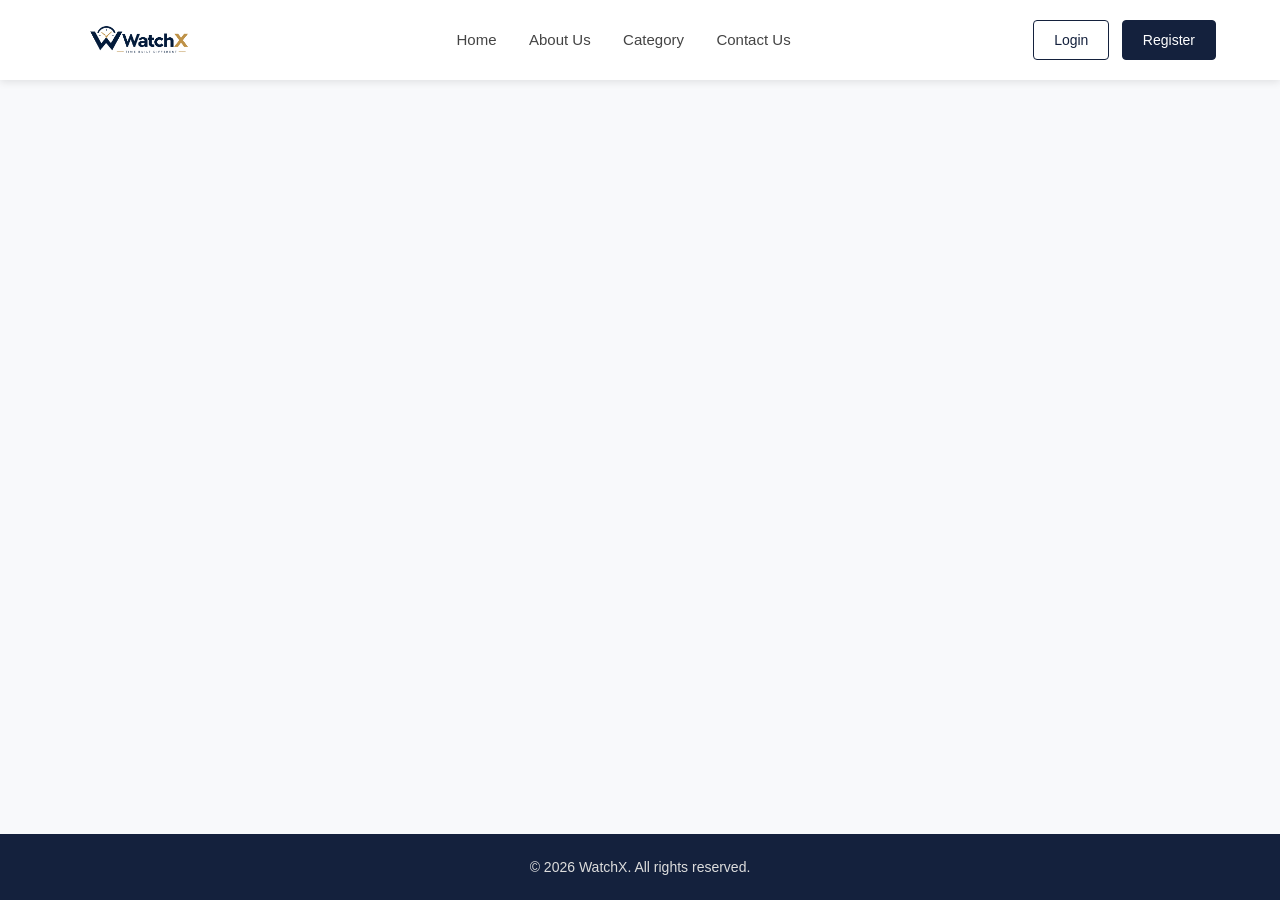
==== index.html @ 107441fb "new changes" ====
<!DOCTYPE html>
<html lang="en">
<head>
    <meta charset="UTF-8">
    <meta name="viewport" content="width=device-width, initial-scale=1.0">
    <title>Home - WatchX</title>
    <link rel="stylesheet" href="style.css">
</head>
<body>

    <header class="navbar">
        <div class="brand">
            <img src="images/watchx_logo.png"
                 alt="WatchX Logo"
                 class="logo-image">
        </div>

        <nav>
            <a href="index.html">Home</a>
            <a href="About.html">About Us</a>
            <a href="Category.html">Category</a>
            <a href="Contact.html">Contact Us</a>
        </nav>

        <div>
            <button class="login">Login</button>
            <button class="register">Register</button>
        </div>
    </header>

    <main class="page-content">
        <h1>About Us</h1>
        <p>Welcome to WatchX, your destination for stylish and modern watches.</p>
    </main>

    <footer>
        <p>&copy; 2026 WatchX. All rights reserved.</p>
    </footer>

</body>
</html>
---- style.css ----
/* Color Theme:
   Navy Blue  - #14213D
   Gold       - #C49A45
   White      - #FFFFFF
   Light Gray - #F8F9FB
   Dark Gray  - #444444
   Text Black - #222222
*/

* {
    margin: 0;
    padding: 0;
    box-sizing: border-box;
}

body {
    font-family: Arial, sans-serif;
    background-color: #f8f9fb;
    color: #222;

    min-height: 100vh;
    display: flex;
    flex-direction: column;
}

header.navbar {
    position: fixed;
    top: 0;
    left: 0;
    width: 100%;
    min-height: 80px;
    padding: 15px 5%;
    display: flex;
    align-items: center;
    justify-content: space-between;
    gap: 25px;
    background-color: #ffffff;
    box-sizing: border-box;
    z-index: 9999;
    box-shadow: 0 2px 8px rgba(0, 0, 0, 0.1);
}

.brand {
    display: flex;
    align-items: center;
    justify-content: center;
    height: 100%;
}

.logo-image {
    width: 150px;
    height: auto;
    object-fit: contain;
    display: block;
    max-height: 48px;
}

nav a {
    text-decoration: none;
    color: #444;
    margin: 0 14px;
    font-size: 15px;
    transition: 0.3s;
}

nav a:hover {
    color: #c49a45;
}

button {
    padding: 11px 20px;
    border-radius: 4px;
    cursor: pointer;
    font-size: 14px;
    transition: 0.3s;
}

.login {
    background-color: white;
    color: #14213d;
    border: 1px solid #14213d;
}

.register {
    background-color: #14213d;
    color: white;
    border: 1px solid #14213d;
    margin-left: 8px;
}

.login:hover {
    background-color: #f0f2f5;
}

.register:hover {
    background-color: #c49a45;
    border-color: #c49a45;
    color: #14213d;
}

main {
    flex: 1;
}

footer {
    background-color: #14213d;
    color: #ddd;
    text-align: center;
    padding: 25px 15px;
    margin-top: auto;
    font-size: 14px;
    width: 100%;
}

@media (max-width: 768px) {
    .navbar {
        flex-direction: column;
        gap: 20px;
        padding: 20px;
    }

    nav {
        display: flex;
        flex-wrap: wrap;
        justify-content: center;
        gap: 15px;
    }

    nav a {
        margin: 0;
    }

    .nav-actions {
        display: flex;
        gap: 8px;
    }

    .register {
        margin-left: 0;
    }
}
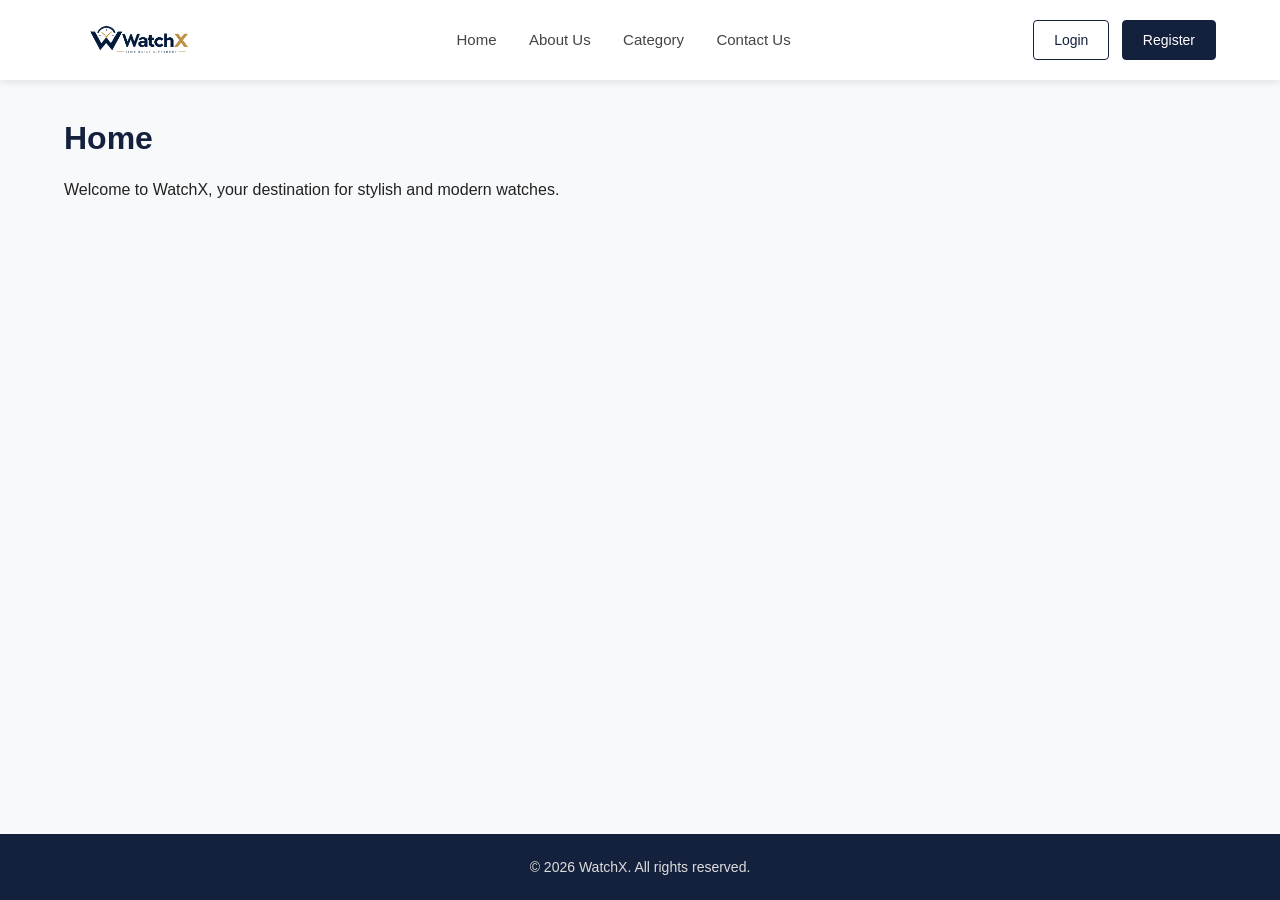
==== commit 6316d9f2: "tp" ====
--- a/index.html
+++ b/index.html
@@ -30,7 +30,7 @@
     </header>
 
     <main class="page-content">
-        <h1>About Us</h1>
+        <h1>Home</h1>
         <p>Welcome to WatchX, your destination for stylish and modern watches.</p>
     </main>
 
--- a/style.css
+++ b/style.css
@@ -102,6 +102,21 @@
     flex: 1;
 }
 
+.page-content {
+    padding: 120px 5% 40px;
+    color: #222222;
+}
+
+.page-content h1 {
+    margin-bottom: 20px;
+    color: #14213D;
+}
+
+.page-content p {
+    font-size: 16px;
+    line-height: 1.6;
+}
+
 footer {
     background-color: #14213d;
     color: #ddd;
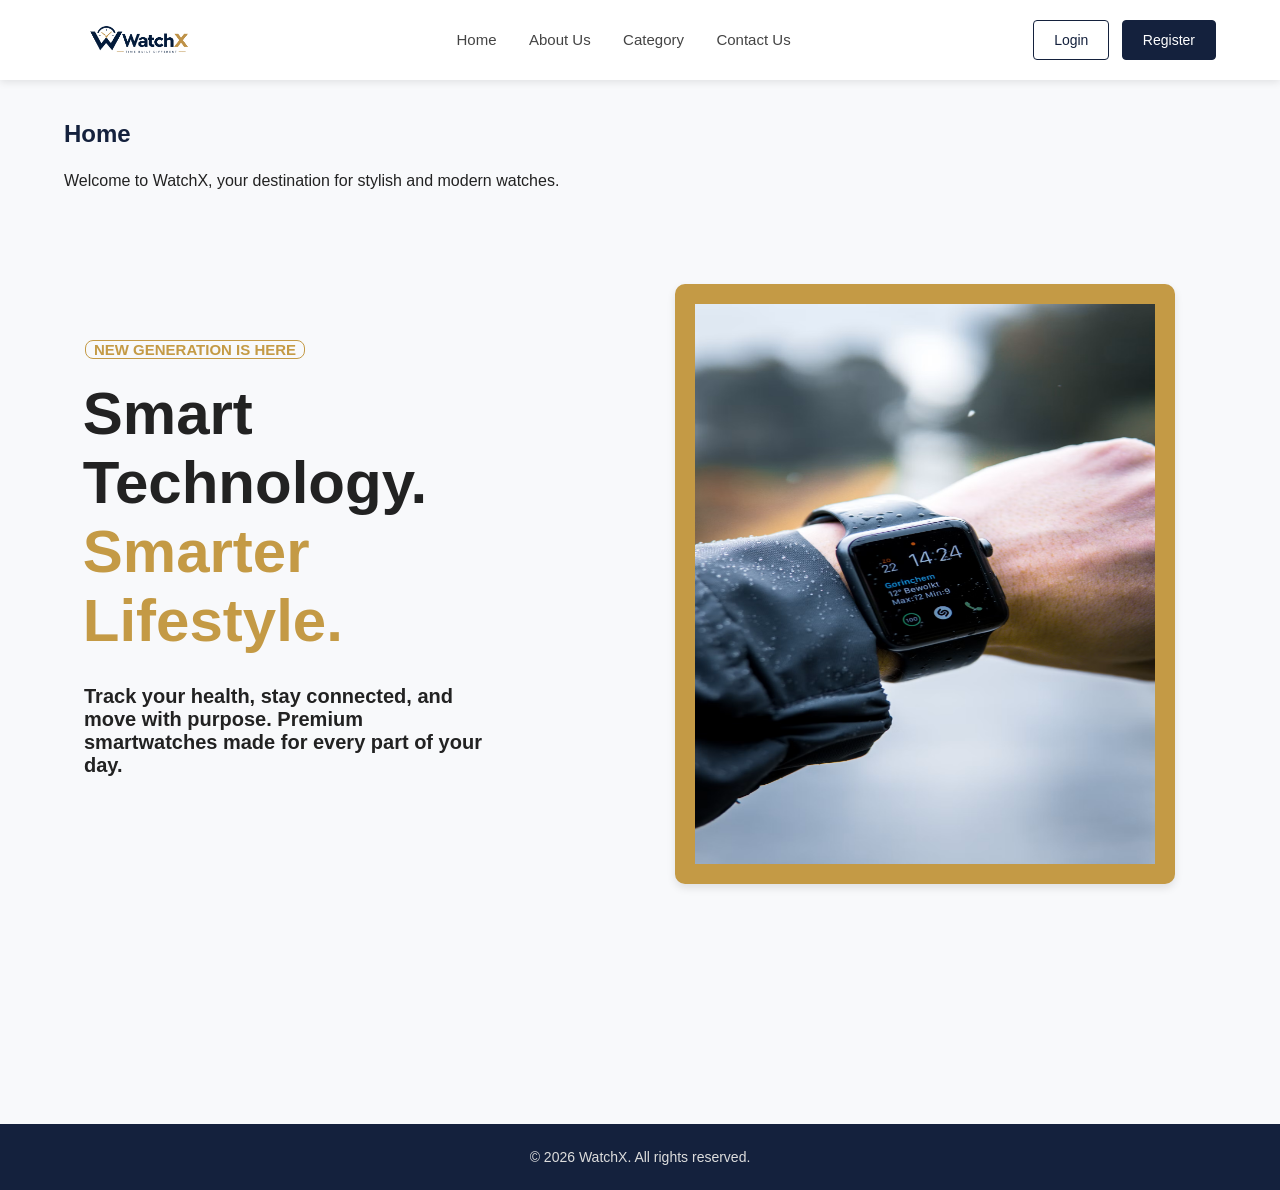
==== commit 80306ced: "Merge branch 'main' of https://github.com/vanrajsinh2708/RB-COLLAGE-PROJECT" ====
--- a/index.html
+++ b/index.html
@@ -5,15 +5,19 @@
     <meta charset="UTF-8">
     <meta name="viewport" content="width=device-width, initial-scale=1.0">
     <title>Home - WatchX</title>
+
     <link rel="stylesheet" href="style.css">
+    <link rel="stylesheet" href="rbproject.css">
 </head>
 <body>
 
     <header class="navbar">
         <div class="brand">
-            <img src="images/watchx_logo.png"
-                 alt="WatchX Logo"
-                 class="logo-image">
+            <img
+                src="images/watchx_logo.png"
+                alt="WatchX Logo"
+                class="logo-image"
+            >
         </div>
 
         <nav>
@@ -29,9 +33,36 @@
         </div>
     </header>
 
-    <main class="page-content">
-        <h1>Home</h1>
-        <p>Welcome to WatchX, your destination for stylish and modern watches.</p>
+    <main>
+        <section class="page-content">
+            <h1>Home</h1>
+            <p>Welcome to WatchX, your destination for stylish and modern watches.</p>
+        </section>
+
+        <section class="row1">
+            <div class="box1">
+                <h5>NEW GENERATION IS HERE</h5>
+
+                <h1>
+                    Smart <br>
+                    Technology. <br>
+                    <span>Smarter <br> Lifestyle.</span>
+                </h1>
+
+                <h3>
+                    Track your health, stay connected, and move with purpose.
+                    Premium smartwatches made for every part of your day.
+                </h3>
+            </div>
+
+            <div class="box2">
+                <img
+                    src="images/home first.avif"
+                    alt="WatchX Smartwatch"
+                    class="watch-image"
+                >
+            </div>
+        </section>
     </main>
 
     <footer>
--- a/style.css
+++ b/style.css
@@ -153,4 +153,68 @@
     .register {
         margin-left: 0;
     }
-}+}
+.row1{
+    
+    display: flex;
+    justify-content: center;
+    align-items: center;
+    gap: 20px;
+    margin-top: 50px;
+    padding: 0 5%;
+    margin-bottom: 100px;
+    padding-bottom: 100px;
+    
+}
+.row1 .box1{
+    width: 500px;
+    height: 600px;
+    display: flex;
+    flex-direction: column;
+    justify-content: center;
+    align-items: center;
+    padding: 20px;
+    /* border: 1px solid black; */
+    margin-right: 50px;
+}
+.row1 .box2 img{
+    width: 500px;
+    height: 600px;
+    background-color: #C49A45;
+    color: white;
+    border-radius: 10px;
+    display: flex;
+    flex-direction: column;
+    justify-content: center;
+    align-items: center;
+    padding: 20px;
+    box-shadow: 0 4px 8px rgba(0, 0, 0, 0.1);
+}
+.row1 .box1 h5{
+    font-size: 15px;
+    margin-bottom: 20px;
+    margin-right: 320px;
+    border: 1px solid #C49A45;
+    border-radius: 8px;
+    width: 220px;
+    text-align: center;
+    color: #C49A45;
+}
+.row1 .box1 h1{
+    margin-bottom: 130px;
+    margin-right: 200px;
+    font-size: 60px;
+}
+.row1 .box1 h1 span{
+    color: #C49A45;
+}
+.row1 .box1 h3{
+    font-size: 20px;
+    margin-right: 100px;
+    margin-bottom: 50px;
+    margin-top: -100px;
+    margin-left: -41px;
+}
+
+
+
--- a/rbproject.css
+++ b/rbproject.css
@@ -0,0 +1,196 @@
+/* Color Theme:
+   Navy Blue  - #14213D
+   Gold       - #C49A45
+   White      - #FFFFFF
+   Light Gray - #F8F9FB
+   Dark Gray  - #444444
+   Text Black - #222222
+*/
+
+* {
+    margin: 0;
+    padding: 0;
+    box-sizing: border-box;
+}
+
+body {
+    font-family: Arial, sans-serif;
+    background-color: #f8f9fb;
+    color: #222;
+}
+
+header.navbar {
+    position: fixed;
+    top: 0;
+    left: 0;
+    width: 100%;
+    min-height: 80px;
+    padding: 15px 5%;
+    display: flex;
+    align-items: center;
+    justify-content: space-between;
+    gap: 25px;
+    background-color: #ffffff;
+    box-sizing: border-box;
+    z-index: 9999;
+    box-shadow: 0 2px 8px rgba(0, 0, 0, 0.1);
+}
+
+.brand {
+    display: flex;
+    align-items: center;
+    justify-content: center;
+    height: 100%;
+}
+
+.logo-image {
+    width: 150px;
+    height: auto;
+    object-fit: contain;
+    display: block;
+    max-height: 48px;
+}
+
+nav a {
+    text-decoration: none;
+    color: #444;
+    margin: 0 14px;
+    font-size: 15px;
+    transition: 0.3s;
+}
+
+nav a:hover {
+    color: #c49a45;
+}
+
+button {
+    padding: 11px 20px;
+    border-radius: 4px;
+    cursor: pointer;
+    font-size: 14px;
+    transition: 0.3s;
+}
+
+.login {
+    background-color: white;
+    color: #14213d;
+    border: 1px solid #14213d;
+}
+
+.register {
+    background-color: #14213d;
+    color: white;
+    border: 1px solid #14213d;
+    margin-left: 8px;
+}
+
+.login:hover {
+    background-color: #f0f2f5;
+}
+
+.register:hover {
+    background-color: #c49a45;
+    border-color: #c49a45;
+    color: #14213d;
+}
+
+footer {
+    background-color: #14213d;
+    color: #ddd;
+    text-align: center;
+    padding: 25px 15px;
+    margin-top: 40px;
+    font-size: 14px;
+}
+
+@media (max-width: 768px) {
+    .navbar {
+        flex-direction: column;
+        gap: 20px;
+        padding: 20px;
+    }
+
+    nav {
+        display: flex;
+        flex-wrap: wrap;
+        justify-content: center;
+        gap: 15px;
+    }
+
+    nav a {
+        margin: 0;
+    }
+
+    .nav-actions {
+        display: flex;
+        gap: 8px;
+    }
+
+    .register {
+        margin-left: 0;
+    }
+}
+.row1{
+    
+    display: flex;
+    justify-content: center;
+    align-items: center;
+    gap: 20px;
+    margin-top: 50px;
+    padding: 0 5%;
+    margin-bottom: 100px;
+    padding-bottom: 100px;
+    
+}
+.row1 .box1{
+    width: 500px;
+    height: 600px;
+    display: flex;
+    flex-direction: column;
+    justify-content: center;
+    align-items: center;
+    padding: 20px;
+    /* border: 1px solid black; */
+    margin-right: 50px;
+}
+.row1 .box2 img{
+    width: 500px;
+    height: 600px;
+    background-color: #C49A45;
+    color: white;
+    border-radius: 10px;
+    display: flex;
+    flex-direction: column;
+    justify-content: center;
+    align-items: center;
+    padding: 20px;
+    box-shadow: 0 4px 8px rgba(0, 0, 0, 0.1);
+}
+.row1 .box1 h5{
+    font-size: 15px;
+    margin-bottom: 20px;
+    margin-right: 320px;
+    border: 1px solid #C49A45;
+    border-radius: 8px;
+    width: 220px;
+    text-align: center;
+    color: #C49A45;
+}
+.row1 .box1 h1{
+    margin-bottom: 130px;
+    margin-right: 200px;
+    font-size: 60px;
+}
+.row1 .box1 h1 span{
+    color: #C49A45;
+}
+.row1 .box1 h3{
+    font-size: 20px;
+    margin-right: 100px;
+    margin-bottom: 50px;
+    margin-top: -100px;
+    margin-left: -41px;
+}
+
+
+
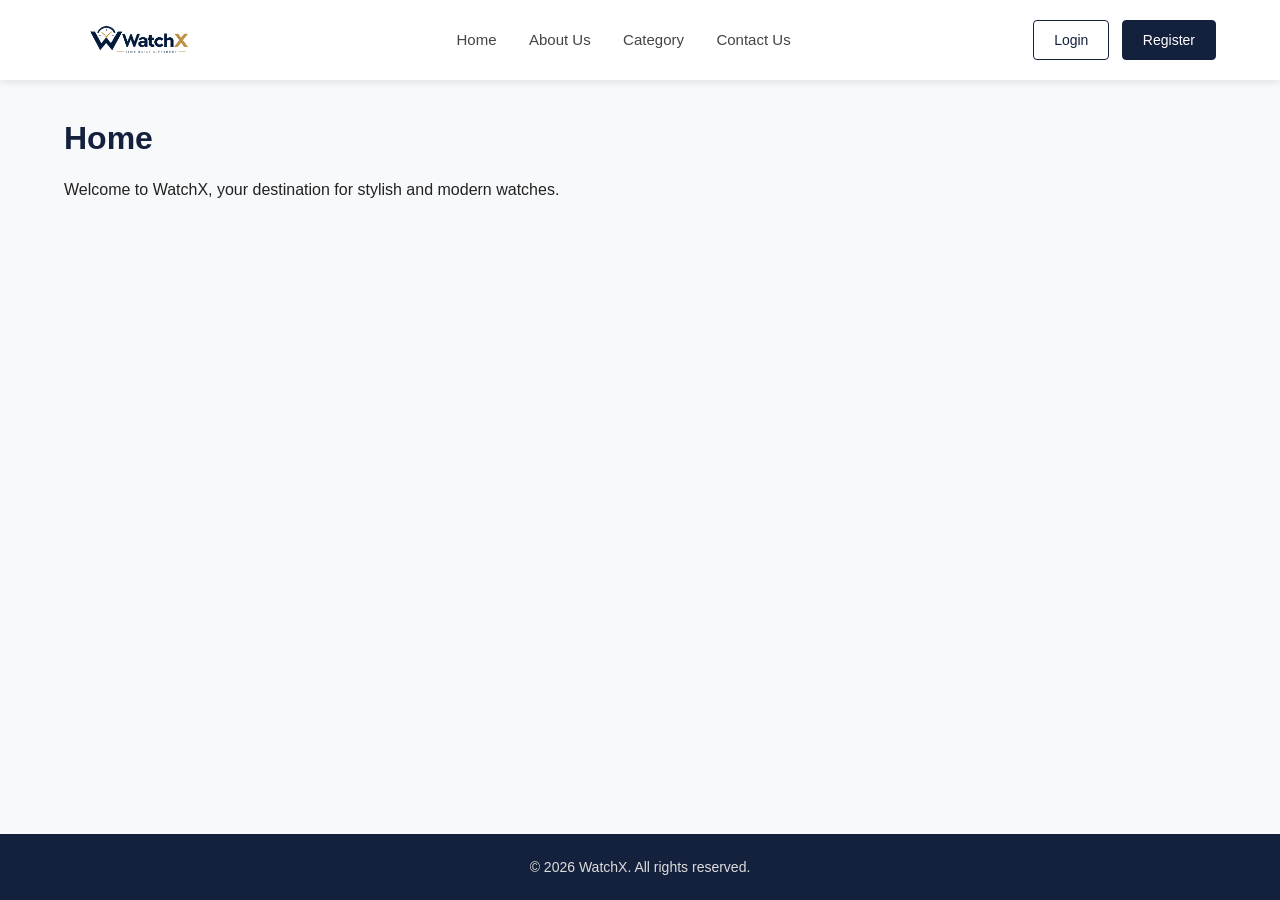
==== commit cafe4e9e: "Add watch-web collaboration files" ====
--- a/index.html
+++ b/index.html
@@ -5,19 +5,15 @@
     <meta charset="UTF-8">
     <meta name="viewport" content="width=device-width, initial-scale=1.0">
     <title>Home - WatchX</title>
-
     <link rel="stylesheet" href="style.css">
-    <link rel="stylesheet" href="rbproject.css">
 </head>
 <body>
 
     <header class="navbar">
         <div class="brand">
-            <img
-                src="images/watchx_logo.png"
-                alt="WatchX Logo"
-                class="logo-image"
-            >
+            <img src="images/watchx_logo.png"
+                 alt="WatchX Logo"
+                 class="logo-image">
         </div>
 
         <nav>
@@ -33,36 +29,9 @@
         </div>
     </header>
 
-    <main>
-        <section class="page-content">
-            <h1>Home</h1>
-            <p>Welcome to WatchX, your destination for stylish and modern watches.</p>
-        </section>
-
-        <section class="row1">
-            <div class="box1">
-                <h5>NEW GENERATION IS HERE</h5>
-
-                <h1>
-                    Smart <br>
-                    Technology. <br>
-                    <span>Smarter <br> Lifestyle.</span>
-                </h1>
-
-                <h3>
-                    Track your health, stay connected, and move with purpose.
-                    Premium smartwatches made for every part of your day.
-                </h3>
-            </div>
-
-            <div class="box2">
-                <img
-                    src="images/home first.avif"
-                    alt="WatchX Smartwatch"
-                    class="watch-image"
-                >
-            </div>
-        </section>
+    <main class="page-content">
+        <h1>Home</h1>
+        <p>Welcome to WatchX, your destination for stylish and modern watches.</p>
     </main>
 
     <footer>
--- a/style.css
+++ b/style.css
@@ -14,7 +14,7 @@
 }
 
 body {
-    font-family: Arial, sans-serif;
+    font-family: 'Poppins', sans-serif;
     background-color: #f8f9fb;
     color: #222;
 
@@ -154,67 +154,363 @@
         margin-left: 0;
     }
 }
-.row1{
-    
-    display: flex;
-    justify-content: center;
-    align-items: center;
+
+/* about section s1*/
+
+.about-section {
+    background-color: #14213D;
+    color: #FFFFFF;
+    text-align: center;
+    padding: 50px 70px;
+    border: none;
+    border-radius: 20px;
+}
+
+.subtitle {
+    color: #C49A45;
+    font-size: 12px;
+    margin-bottom: 10px;
+    letter-spacing: 2px;
+}
+
+.about-section h1 {
+    font-size: 32px;
+    margin-bottom: 12px;
+}
+
+.description {
+    font-size: 14px;
+    line-height: 1.6;
+    max-width: 500px;
+    margin: 0 auto 20px;
+}
+
+.about-btn {
+    display: inline-block;
+    background-color: #C49A45;
+    color: #14213D;
+    text-decoration: none;
+    padding: 10px 20px;
+    border-radius: 4px;
+    font-size: 16px;
+}
+
+.about-btn:hover {
+    background-color: #FFFFFF;
+}
+
+/*s2*/
+
+.our-story {
+    display: flex;
+    align-items: flex-start;
+    gap: 40px;
+    padding: 50px 8%;
+    margin-top: 20px;
+}
+
+
+.story-image {
+    width: 50%;
+}
+
+.story-image img {
+    width: 100%;
+    height: 250px;
+    object-fit: cover;
+    border-radius: 5px;
+}
+
+.story-content {
+    width: 50%;
+}
+
+.story-content .story-subtitle {
+    color: #C49A45;
+    font-size: 18px;
+    font-weight: bold;
+    margin-bottom: 10px;
+}
+.story-content h2 {
+    color: #14213D;
+    font-size: 28px;
+    margin-bottom: 15px;
+}
+
+.story-content p {
+    color: #444444;
+    font-size: 14px;
+    line-height: 1.7;
+    margin-bottom: 12px;
+}
+
+@media (max-width: 768px) {
+    .our-story {
+        flex-direction: column;
+        padding: 35px 20px;
+        gap: 25px;
+    }
+
+    .story-image,
+    .story-content {
+        width: 100%;
+    }
+
+    .story-image img {
+        height: 250px;
+    }
+}
+
+/* s3 */
+
+.mission-vision {
+    padding: 50px 8%;
+    margin-top: 20px;
+    border: none;
+    border-radius: 20px;
+    background-color: #FFFFFF;
+    text-align: center;
+}
+
+.section-heading h2 {
+    color: #14213D;
+    font-size: 28px;
+    margin-bottom: 10px;
+}
+
+.section-heading p {
+    color: #444444;
+    font-size: 14px;
+    margin-bottom: 30px;
+}
+
+.mission-container {
+    display: flex;
+    gap: 25px;
+}
+
+.mission-card {
+    padding: 25px;
+    background-color: #F8F9FB;
+    border: 1px solid #E5E5E5;
+    border-radius: 5px;
+    text-align: left;
+}
+
+.mission-card h3 {
+    color: #C49A45;
+    font-size: 20px;
+    margin-bottom: 12px;
+}
+
+.mission-card p {
+    color: #444444;
+    font-size: 14px;
+    line-height: 1.7;
+}
+
+@media (max-width: 768px) {
+    .mission-container {
+        flex-direction: column;
+    }
+}
+
+/* s4 */
+.why-watchx {
+    background-color: #F8F9FB;
+    padding: 50px 8%;
+    margin-top: 20px;
+    text-align: center;
+}
+
+.why-heading h2 {
+    color: #14213D;
+    font-size: 28px;
+    margin-bottom: 10px;
+}
+
+.why-heading p {
+    color: #444444;
+    font-size: 14px;
+    margin-bottom: 30px;
+}
+
+.features {
+    display: flex;
     gap: 20px;
-    margin-top: 50px;
-    padding: 0 5%;
-    margin-bottom: 100px;
-    padding-bottom: 100px;
-    
-}
-.row1 .box1{
-    width: 500px;
-    height: 600px;
-    display: flex;
-    flex-direction: column;
-    justify-content: center;
-    align-items: center;
-    padding: 20px;
-    /* border: 1px solid black; */
-    margin-right: 50px;
-}
-.row1 .box2 img{
-    width: 500px;
-    height: 600px;
+}
+
+.feature-card {
+    background-color: #FFFFFF;
+    padding: 25px 15px;
+    border: 1px solid #E5E5E5;
+    border-radius: 5px;
+}
+
+.feature-card h3 {
+    color: #C49A45;
+    font-size: 18px;
+    margin-bottom: 12px;
+}
+
+.feature-card p {
+    color: #444444;
+    font-size: 14px;
+    line-height: 1.6;
+}
+
+@media (max-width: 768px) {
+    .features {
+        flex-direction: column;
+    }
+}
+
+.about-section h1,
+.contact-hero h1 {
+    color: white;
+}
+
+/* contact page s1 */
+
+.contact-hero {
+    background-color: #14213D;
+    color: #FFFFFF;
+    border: none;
+    border-radius: 20px;
+    text-align: center;
+    padding: 45px 20px;
+}
+
+.contact-subtitle {
+    color: #C49A45;
+    font-size: 12px;
+    letter-spacing: 2px;
+    margin-bottom: 10px;
+}
+
+.contact-hero h1 {
+    font-size: 32px;
+    margin-bottom: 12px;
+}
+
+.contact-description {
+    font-size: 14px;
+    line-height: 1.6;
+}
+
+/* s2 */
+.contact-form-section {
+    background-color: #FFFFFF;
+    padding: 40px 8%;
+    margin: 20px 5%;
+    border-radius: 10px;
+}
+
+.form-heading {
+    text-align: center;
+    margin-bottom: 25px;
+}
+
+.form-heading h2 {
+    color: #14213D;
+    font-size: 26px;
+    margin-bottom: 10px;
+}
+
+.form-heading p {
+    color: #444444;
+    font-size: 14px;
+}
+
+.contact-form {
+    max-width: 600px;
+    margin: 0 auto;
+}
+
+.contact-form label {
+    display: block;
+    color: #14213D;
+    font-size: 14px;
+    margin-bottom: 6px;
+}
+
+.contact-form input,
+.contact-form textarea {
+    width: 100%;
+    padding: 11px;
+    margin-bottom: 18px;
+    border: 1px solid #CCCCCC;
+    border-radius: 4px;
+    font-family: Arial, sans-serif;
+    font-size: 14px;
+}
+
+.contact-form input:focus,
+.contact-form textarea:focus {
+    outline: none;
+    border-color: #C49A45;
+}
+
+.send-btn {
     background-color: #C49A45;
-    color: white;
-    border-radius: 10px;
-    display: flex;
-    flex-direction: column;
-    justify-content: center;
-    align-items: center;
-    padding: 20px;
-    box-shadow: 0 4px 8px rgba(0, 0, 0, 0.1);
-}
-.row1 .box1 h5{
-    font-size: 15px;
-    margin-bottom: 20px;
-    margin-right: 320px;
-    border: 1px solid #C49A45;
-    border-radius: 8px;
-    width: 220px;
-    text-align: center;
+    color: #14213D;
+    border: none;
+    padding: 12px 22px;
+    border-radius: 4px;
+}
+
+.send-btn:hover {
+    background-color: #14213D;
+    color: #FFFFFF;
+}
+
+/* s3 */
+.contact-info {
+    background-color: #F8F9FB;
+    padding: 40px 8%;
+    margin: 20px 5%;
+    text-align: center;
+}
+
+.info-heading h2 {
+    color: #14213D;
+    font-size: 26px;
+    margin-bottom: 10px;
+}
+
+.info-heading p {
+    color: #444444;
+    font-size: 14px;
+    margin-bottom: 25px;
+}
+
+.info-container {
+    display: flex;
+    gap: 20px;
+}
+
+.info-card {
+    flex: 1;
+    background-color: #FFFFFF;
+    padding: 25px 15px;
+    border: 1px solid #E5E5E5;
+    border-radius: 5px;
+}
+
+.info-card h3 {
     color: #C49A45;
-}
-.row1 .box1 h1{
-    margin-bottom: 130px;
-    margin-right: 200px;
-    font-size: 60px;
-}
-.row1 .box1 h1 span{
-    color: #C49A45;
-}
-.row1 .box1 h3{
-    font-size: 20px;
-    margin-right: 100px;
-    margin-bottom: 50px;
-    margin-top: -100px;
-    margin-left: -41px;
-}
-
-
-
+    font-size: 18px;
+    margin-bottom: 12px;
+}
+
+.info-card p {
+    color: #444444;
+    font-size: 14px;
+    line-height: 1.6;
+}
+
+@media (max-width: 768px) {
+    .info-container {
+        flex-direction: column;
+    }
+}
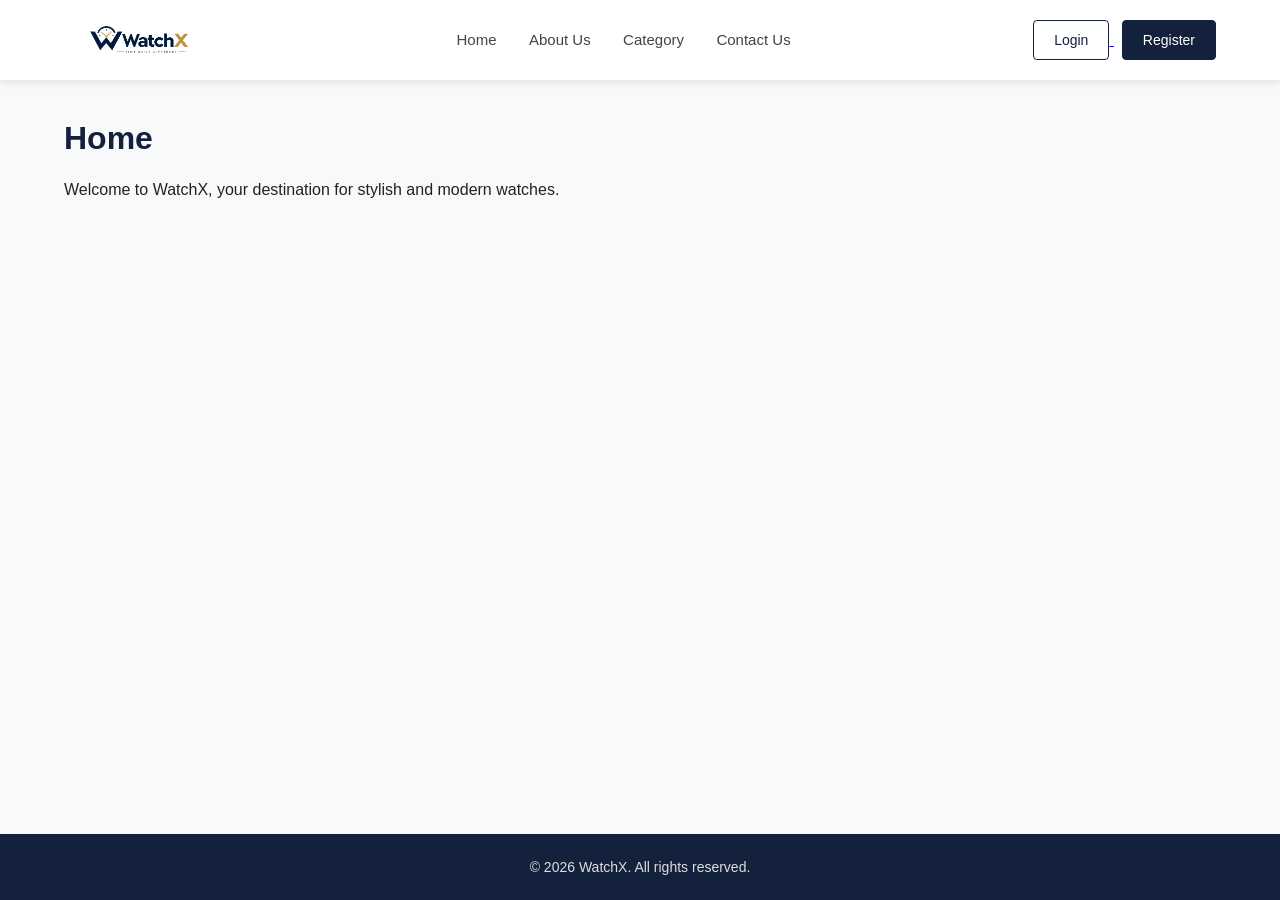
==== commit 59eba697: "Add Mayank collaboration website updates" ====
--- a/index.html
+++ b/index.html
@@ -5,7 +5,7 @@
     <meta charset="UTF-8">
     <meta name="viewport" content="width=device-width, initial-scale=1.0">
     <title>Home - WatchX</title>
-    <link rel="stylesheet" href="style.css">
+    <link rel="stylesheet" href="css/style.css">
 </head>
 <body>
 
@@ -23,10 +23,17 @@
             <a href="Contact.html">Contact Us</a>
         </nav>
 
-        <div>
-            <button class="login">Login</button>
-            <button class="register">Register</button>
+        
+        <div class="nav-actions">
+            <a href="login.html">
+                <button class="login">Login</button>
+            </a>
+
+            <a href="register.html">
+                <button class="register">Register</button>
+            </a>
         </div>
+
     </header>
 
     <main class="page-content">
--- a/css/style.css
+++ b/css/style.css
@@ -0,0 +1,516 @@
+/* Color Theme:
+   Navy Blue  - #14213D
+   Gold       - #C49A45
+   White      - #FFFFFF
+   Light Gray - #F8F9FB
+   Dark Gray  - #444444
+   Text Black - #222222
+*/
+
+* {
+    margin: 0;
+    padding: 0;
+    box-sizing: border-box;
+}
+
+body {
+    font-family: 'Poppins', sans-serif;
+    background-color: #f8f9fb;
+    color: #222;
+
+    min-height: 100vh;
+    display: flex;
+    flex-direction: column;
+}
+
+header.navbar {
+    position: fixed;
+    top: 0;
+    left: 0;
+    width: 100%;
+    min-height: 80px;
+    padding: 15px 5%;
+    display: flex;
+    align-items: center;
+    justify-content: space-between;
+    gap: 25px;
+    background-color: #ffffff;
+    box-sizing: border-box;
+    z-index: 9999;
+    box-shadow: 0 2px 8px rgba(0, 0, 0, 0.1);
+}
+
+.brand {
+    display: flex;
+    align-items: center;
+    justify-content: center;
+    height: 100%;
+}
+
+.logo-image {
+    width: 150px;
+    height: auto;
+    object-fit: contain;
+    display: block;
+    max-height: 48px;
+}
+
+nav a {
+    text-decoration: none;
+    color: #444;
+    margin: 0 14px;
+    font-size: 15px;
+    transition: 0.3s;
+}
+
+nav a:hover {
+    color: #c49a45;
+}
+
+button {
+    padding: 11px 20px;
+    border-radius: 4px;
+    cursor: pointer;
+    font-size: 14px;
+    transition: 0.3s;
+}
+
+.login {
+    background-color: white;
+    color: #14213d;
+    border: 1px solid #14213d;
+}
+
+.register {
+    background-color: #14213d;
+    color: white;
+    border: 1px solid #14213d;
+    margin-left: 8px;
+}
+
+.login:hover {
+    background-color: #f0f2f5;
+}
+
+.register:hover {
+    background-color: #c49a45;
+    border-color: #c49a45;
+    color: #14213d;
+}
+
+main {
+    flex: 1;
+}
+
+.page-content {
+    padding: 120px 5% 40px;
+    color: #222222;
+}
+
+.page-content h1 {
+    margin-bottom: 20px;
+    color: #14213D;
+}
+
+.page-content p {
+    font-size: 16px;
+    line-height: 1.6;
+}
+
+footer {
+    background-color: #14213d;
+    color: #ddd;
+    text-align: center;
+    padding: 25px 15px;
+    margin-top: auto;
+    font-size: 14px;
+    width: 100%;
+}
+
+@media (max-width: 768px) {
+    .navbar {
+        flex-direction: column;
+        gap: 20px;
+        padding: 20px;
+    }
+
+    nav {
+        display: flex;
+        flex-wrap: wrap;
+        justify-content: center;
+        gap: 15px;
+    }
+
+    nav a {
+        margin: 0;
+    }
+
+    .nav-actions {
+        display: flex;
+        gap: 8px;
+    }
+
+    .register {
+        margin-left: 0;
+    }
+}
+
+/* about section s1*/
+
+.about-section {
+    background-color: #14213D;
+    color: #FFFFFF;
+    text-align: center;
+    padding: 50px 70px;
+    border: none;
+    border-radius: 20px;
+}
+
+.subtitle {
+    color: #C49A45;
+    font-size: 12px;
+    margin-bottom: 10px;
+    letter-spacing: 2px;
+}
+
+.about-section h1 {
+    font-size: 32px;
+    margin-bottom: 12px;
+}
+
+.description {
+    font-size: 14px;
+    line-height: 1.6;
+    max-width: 500px;
+    margin: 0 auto 20px;
+}
+
+.about-btn {
+    display: inline-block;
+    background-color: #C49A45;
+    color: #14213D;
+    text-decoration: none;
+    padding: 10px 20px;
+    border-radius: 4px;
+    font-size: 16px;
+}
+
+.about-btn:hover {
+    background-color: #FFFFFF;
+}
+
+/*s2*/
+
+.our-story {
+    display: flex;
+    align-items: flex-start;
+    gap: 40px;
+    padding: 50px 8%;
+    margin-top: 20px;
+}
+
+
+.story-image {
+    width: 50%;
+}
+
+.story-image img {
+    width: 100%;
+    height: 250px;
+    object-fit: cover;
+    border-radius: 5px;
+}
+
+.story-content {
+    width: 50%;
+}
+
+.story-content .story-subtitle {
+    color: #C49A45;
+    font-size: 18px;
+    font-weight: bold;
+    margin-bottom: 10px;
+}
+.story-content h2 {
+    color: #14213D;
+    font-size: 28px;
+    margin-bottom: 15px;
+}
+
+.story-content p {
+    color: #444444;
+    font-size: 14px;
+    line-height: 1.7;
+    margin-bottom: 12px;
+}
+
+@media (max-width: 768px) {
+    .our-story {
+        flex-direction: column;
+        padding: 35px 20px;
+        gap: 25px;
+    }
+
+    .story-image,
+    .story-content {
+        width: 100%;
+    }
+
+    .story-image img {
+        height: 250px;
+    }
+}
+
+/* s3 */
+
+.mission-vision {
+    padding: 50px 8%;
+    margin-top: 20px;
+    border: none;
+    border-radius: 20px;
+    background-color: #FFFFFF;
+    text-align: center;
+}
+
+.section-heading h2 {
+    color: #14213D;
+    font-size: 28px;
+    margin-bottom: 10px;
+}
+
+.section-heading p {
+    color: #444444;
+    font-size: 14px;
+    margin-bottom: 30px;
+}
+
+.mission-container {
+    display: flex;
+    gap: 25px;
+}
+
+.mission-card {
+    padding: 25px;
+    background-color: #F8F9FB;
+    border: 1px solid #E5E5E5;
+    border-radius: 5px;
+    text-align: left;
+}
+
+.mission-card h3 {
+    color: #C49A45;
+    font-size: 20px;
+    margin-bottom: 12px;
+}
+
+.mission-card p {
+    color: #444444;
+    font-size: 14px;
+    line-height: 1.7;
+}
+
+@media (max-width: 768px) {
+    .mission-container {
+        flex-direction: column;
+    }
+}
+
+/* s4 */
+.why-watchx {
+    background-color: #F8F9FB;
+    padding: 50px 8%;
+    margin-top: 20px;
+    text-align: center;
+}
+
+.why-heading h2 {
+    color: #14213D;
+    font-size: 28px;
+    margin-bottom: 10px;
+}
+
+.why-heading p {
+    color: #444444;
+    font-size: 14px;
+    margin-bottom: 30px;
+}
+
+.features {
+    display: flex;
+    gap: 20px;
+}
+
+.feature-card {
+    background-color: #FFFFFF;
+    padding: 25px 15px;
+    border: 1px solid #E5E5E5;
+    border-radius: 5px;
+}
+
+.feature-card h3 {
+    color: #C49A45;
+    font-size: 18px;
+    margin-bottom: 12px;
+}
+
+.feature-card p {
+    color: #444444;
+    font-size: 14px;
+    line-height: 1.6;
+}
+
+@media (max-width: 768px) {
+    .features {
+        flex-direction: column;
+    }
+}
+
+.about-section h1,
+.contact-hero h1 {
+    color: white;
+}
+
+/* contact page s1 */
+
+.contact-hero {
+    background-color: #14213D;
+    color: #FFFFFF;
+    border: none;
+    border-radius: 20px;
+    text-align: center;
+    padding: 45px 20px;
+}
+
+.contact-subtitle {
+    color: #C49A45;
+    font-size: 12px;
+    letter-spacing: 2px;
+    margin-bottom: 10px;
+}
+
+.contact-hero h1 {
+    font-size: 32px;
+    margin-bottom: 12px;
+}
+
+.contact-description {
+    font-size: 14px;
+    line-height: 1.6;
+}
+
+/* s2 */
+.contact-form-section {
+    background-color: #FFFFFF;
+    padding: 40px 8%;
+    margin: 20px 5%;
+    border-radius: 10px;
+}
+
+.form-heading {
+    text-align: center;
+    margin-bottom: 25px;
+}
+
+.form-heading h2 {
+    color: #14213D;
+    font-size: 26px;
+    margin-bottom: 10px;
+}
+
+.form-heading p {
+    color: #444444;
+    font-size: 14px;
+}
+
+.contact-form {
+    max-width: 600px;
+    margin: 0 auto;
+}
+
+.contact-form label {
+    display: block;
+    color: #14213D;
+    font-size: 14px;
+    margin-bottom: 6px;
+}
+
+.contact-form input,
+.contact-form textarea {
+    width: 100%;
+    padding: 11px;
+    margin-bottom: 18px;
+    border: 1px solid #CCCCCC;
+    border-radius: 4px;
+    font-family: Arial, sans-serif;
+    font-size: 14px;
+}
+
+.contact-form input:focus,
+.contact-form textarea:focus {
+    outline: none;
+    border-color: #C49A45;
+}
+
+.send-btn {
+    background-color: #C49A45;
+    color: #14213D;
+    border: none;
+    padding: 12px 22px;
+    border-radius: 4px;
+}
+
+.send-btn:hover {
+    background-color: #14213D;
+    color: #FFFFFF;
+}
+
+/* s3 */
+.contact-info {
+    background-color: #F8F9FB;
+    padding: 40px 8%;
+    margin: 20px 5%;
+    text-align: center;
+}
+
+.info-heading h2 {
+    color: #14213D;
+    font-size: 26px;
+    margin-bottom: 10px;
+}
+
+.info-heading p {
+    color: #444444;
+    font-size: 14px;
+    margin-bottom: 25px;
+}
+
+.info-container {
+    display: flex;
+    gap: 20px;
+}
+
+.info-card {
+    flex: 1;
+    background-color: #FFFFFF;
+    padding: 25px 15px;
+    border: 1px solid #E5E5E5;
+    border-radius: 5px;
+}
+
+.info-card h3 {
+    color: #C49A45;
+    font-size: 18px;
+    margin-bottom: 12px;
+}
+
+.info-card p {
+    color: #444444;
+    font-size: 14px;
+    line-height: 1.6;
+}
+
+@media (max-width: 768px) {
+    .info-container {
+        flex-direction: column;
+    }
+}
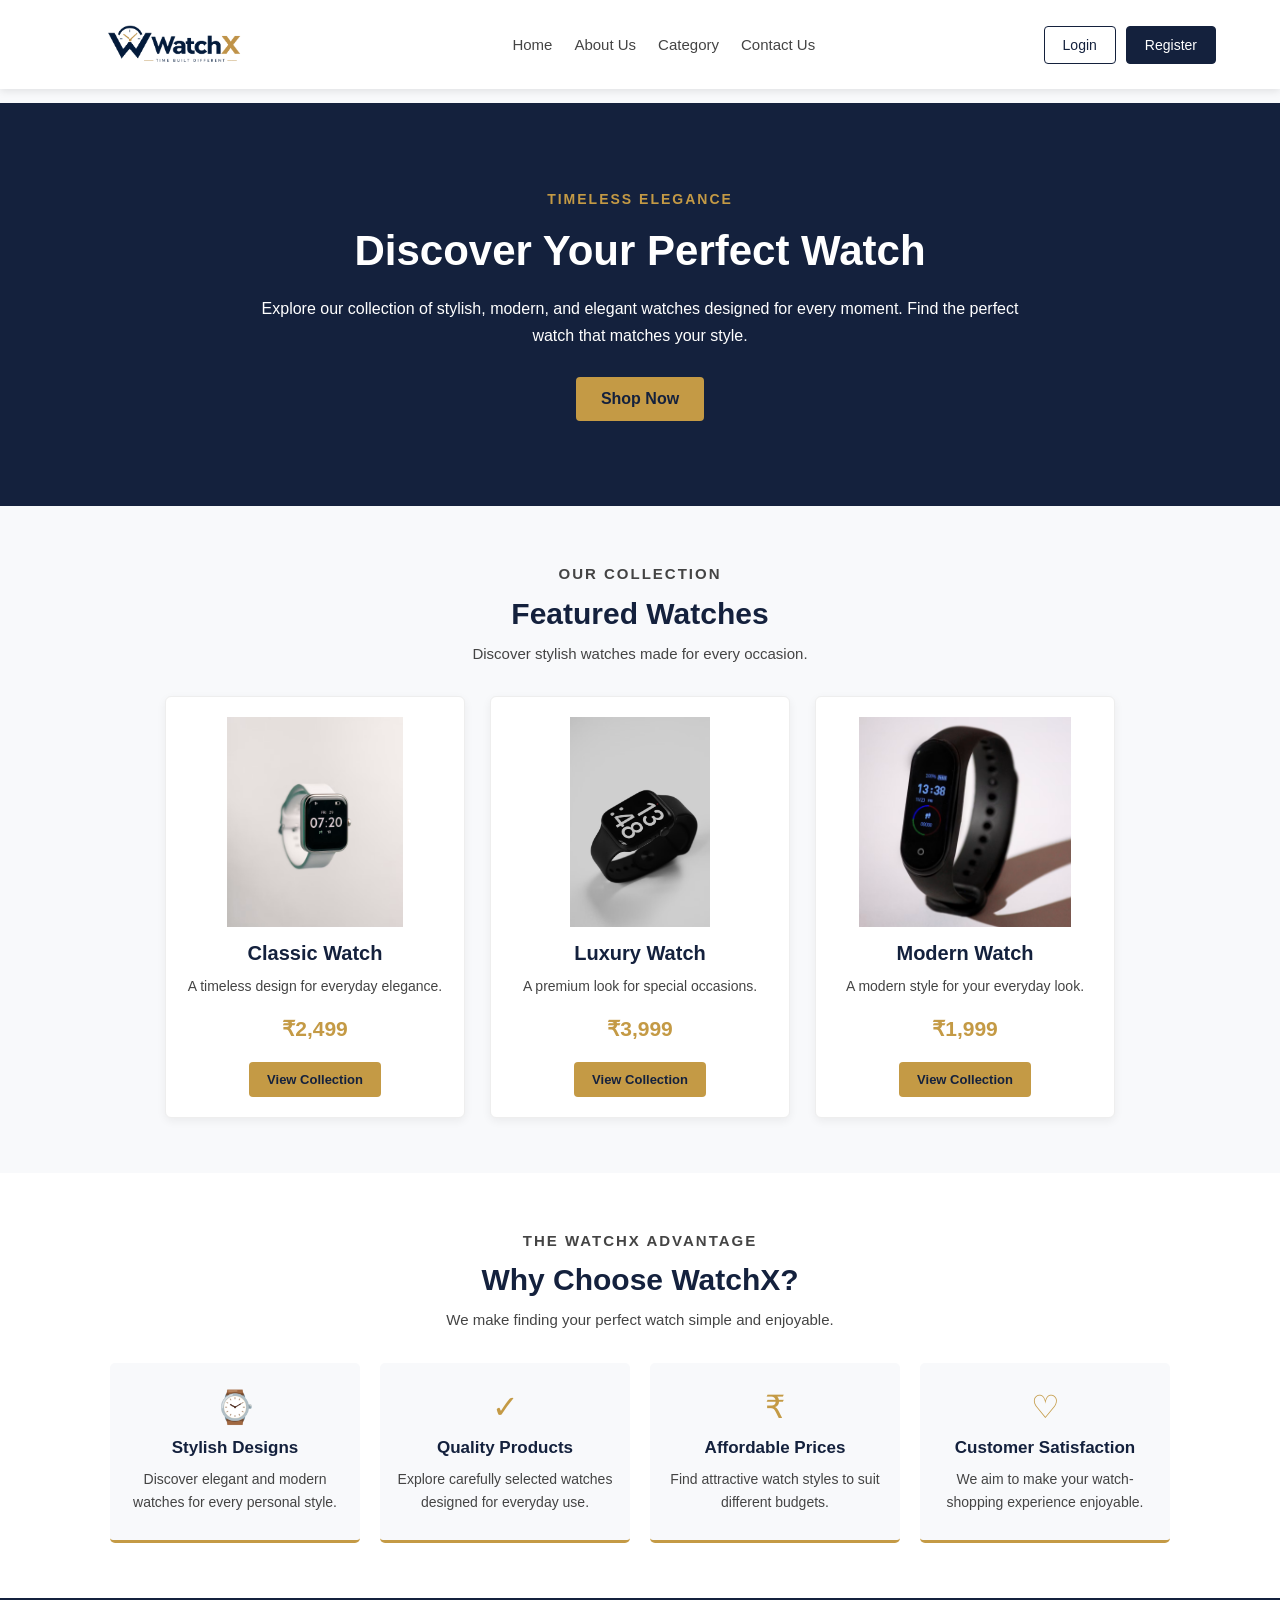
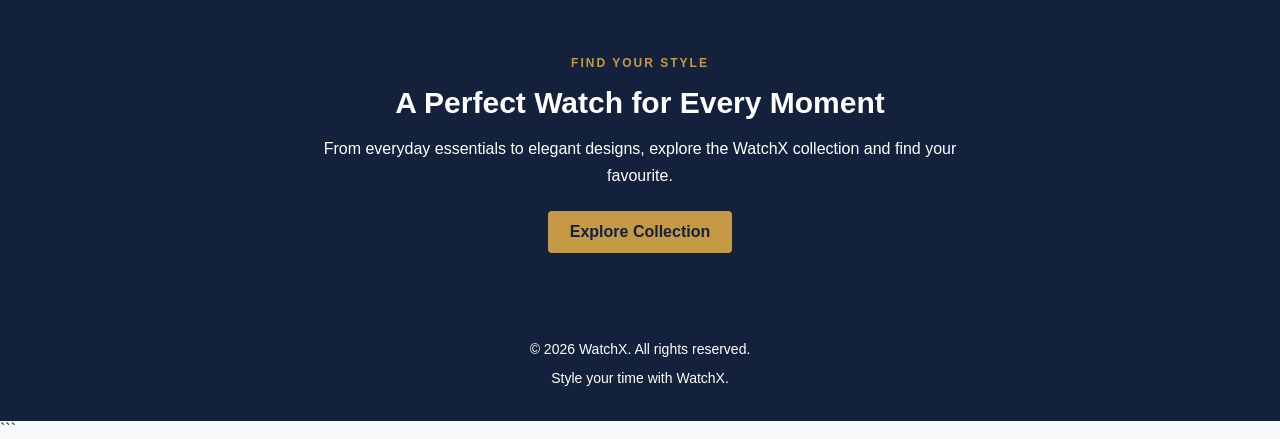
==== commit 4eb224a6: "Update website" ====
--- a/index.html
+++ b/index.html
@@ -1,19 +1,24 @@
-
+```html
 <!DOCTYPE html>
 <html lang="en">
 <head>
     <meta charset="UTF-8">
     <meta name="viewport" content="width=device-width, initial-scale=1.0">
     <title>Home - WatchX</title>
+
     <link rel="stylesheet" href="css/style.css">
 </head>
 <body>
 
+    <!-- Navigation Bar -->
     <header class="navbar">
+
         <div class="brand">
-            <img src="images/watchx_logo.png"
-                 alt="WatchX Logo"
-                 class="logo-image">
+            <a href="index.html">
+                <img src="images/watchx_logo.png"
+                     alt="WatchX Logo"
+                     class="logo-image">
+            </a>
         </div>
 
         <nav>
@@ -23,27 +28,193 @@
             <a href="Contact.html">Contact Us</a>
         </nav>
 
-        
         <div class="nav-actions">
-            <a href="login.html">
-                <button class="login">Login</button>
+            <a href="login.html" class="login">Login</a>
+            <a href="register.html" class="register">Register</a>
+        </div>
+
+    </header>
+
+
+    <main>
+
+        <!-- Section 1: Hero Section -->
+        <section class="home-hero">
+
+            <div class="hero-content">
+                <p class="hero-subtitle">TIMELESS ELEGANCE</p>
+
+                <h1>Discover Your Perfect Watch</h1>
+
+                <p class="hero-description">
+                    Explore our collection of stylish, modern, and
+                    elegant watches designed for every moment.
+                    Find the perfect watch that matches your style.
+                </p>
+
+                <a href="Category.html" class="shop-btn">
+                    Shop Now
+                </a>
+            </div>
+
+        </section>
+
+
+        <!-- Section 2: Featured Watches -->
+        <section class="featured-watches">
+
+            <div class="section-heading">
+                <p class="section-subtitle">OUR COLLECTION</p>
+                <h2>Featured Watches</h2>
+                <p>
+                    Discover stylish watches made for every occasion.
+                </p>
+            </div>
+
+            <div class="watch-container">
+
+                <!-- Watch 1 -->
+                <div class="watch-card">
+                    <img src="images/watch1.jpg"
+                         alt="Classic wristwatch">
+
+                    <h3>Classic Watch</h3>
+
+                    <p class="watch-description">
+                        A timeless design for everyday elegance.
+                    </p>
+
+                    <p class="watch-price">₹2,499</p>
+
+                    <a href="Category.html" class="watch-btn">
+                        View Collection
+                    </a>
+                </div>
+
+
+                <!-- Watch 2 -->
+                <div class="watch-card">
+                    <img src="images/watch2.jpg"
+                         alt="Luxury wristwatch">
+
+                    <h3>Luxury Watch</h3>
+
+                    <p class="watch-description">
+                        A premium look for special occasions.
+                    </p>
+
+                    <p class="watch-price">₹3,999</p>
+
+                    <a href="Category.html" class="watch-btn">
+                        View Collection
+                    </a>
+                </div>
+
+
+                <!-- Watch 3 -->
+                <div class="watch-card">
+                    <img src="images/watch3.jpg"
+                         alt="Modern wristwatch">
+
+                    <h3>Modern Watch</h3>
+
+                    <p class="watch-description">
+                        A modern style for your everyday look.
+                    </p>
+
+                    <p class="watch-price">₹1,999</p>
+
+                    <a href="Category.html" class="watch-btn">
+                        View Collection
+                    </a>
+                </div>
+
+            </div>
+
+        </section>
+
+
+        <!-- Section 3: Why Choose WatchX -->
+        <section class="why-choose">
+
+            <div class="section-heading">
+                <p class="section-subtitle">THE WATCHX ADVANTAGE</p>
+                <h2>Why Choose WatchX?</h2>
+                <p>
+                    We make finding your perfect watch simple and enjoyable.
+                </p>
+            </div>
+
+            <div class="features-container">
+
+                <div class="feature-card">
+                    <div class="feature-icon">⌚</div>
+                    <h3>Stylish Designs</h3>
+                    <p>
+                        Discover elegant and modern watches
+                        for every personal style.
+                    </p>
+                </div>
+
+                <div class="feature-card">
+                    <div class="feature-icon">✓</div>
+                    <h3>Quality Products</h3>
+                    <p>
+                        Explore carefully selected watches
+                        designed for everyday use.
+                    </p>
+                </div>
+
+                <div class="feature-card">
+                    <div class="feature-icon">₹</div>
+                    <h3>Affordable Prices</h3>
+                    <p>
+                        Find attractive watch styles
+                        to suit different budgets.
+                    </p>
+                </div>
+
+                <div class="feature-card">
+                    <div class="feature-icon">♡</div>
+                    <h3>Customer Satisfaction</h3>
+                    <p>
+                        We aim to make your watch-shopping
+                        experience enjoyable.
+                    </p>
+                </div>
+
+            </div>
+
+        </section>
+
+
+        <!-- Section 4: Special Offer -->
+        <section class="home-offer">
+
+            <p class="offer-subtitle">FIND YOUR STYLE</p>
+
+            <h2>A Perfect Watch for Every Moment</h2>
+
+            <p>
+                From everyday essentials to elegant designs,
+                explore the WatchX collection and find your favourite.
+            </p>
+
+            <a href="Category.html" class="offer-btn">
+                Explore Collection
             </a>
 
-            <a href="register.html">
-                <button class="register">Register</button>
-            </a>
-        </div>
-
-    </header>
-
-    <main class="page-content">
-        <h1>Home</h1>
-        <p>Welcome to WatchX, your destination for stylish and modern watches.</p>
+        </section>
+
     </main>
 
+
+    <!-- Footer -->
     <footer>
         <p>&copy; 2026 WatchX. All rights reserved.</p>
+        <p>Style your time with WatchX.</p>
     </footer>
 
 </body>
 </html>
+```
--- a/css/style.css
+++ b/css/style.css
@@ -1,12 +1,16 @@
-/* Color Theme:
+
+/* =====================================
+   WATCHX WEBSITE - COMMON CSS
+   Color Theme:
    Navy Blue  - #14213D
    Gold       - #C49A45
    White      - #FFFFFF
    Light Gray - #F8F9FB
    Dark Gray  - #444444
    Text Black - #222222
-*/
-
+===================================== */
+
+/* 1. Common Styles */
 * {
     margin: 0;
     padding: 0;
@@ -14,223 +18,452 @@
 }
 
 body {
-    font-family: 'Poppins', sans-serif;
-    background-color: #f8f9fb;
-    color: #222;
-
+    font-family: Arial, sans-serif;
+    background-color: #F8F9FB;
+    color: #222222;
     min-height: 100vh;
     display: flex;
     flex-direction: column;
 }
 
+main {
+    flex: 1;
+}
+
+a {
+    transition: 0.3s;
+}
+
+h1, h2, h3 {
+    color: #14213D;
+}
+
+p {
+    line-height: 1.7;
+}
+
+
+/* 2. Navigation Bar */
 header.navbar {
     position: fixed;
     top: 0;
     left: 0;
     width: 100%;
-    min-height: 80px;
-    padding: 15px 5%;
+    min-height: 85px;
+    padding: 12px 5%;
     display: flex;
     align-items: center;
     justify-content: space-between;
     gap: 25px;
-    background-color: #ffffff;
-    box-sizing: border-box;
+    background-color: #FFFFFF;
+    box-shadow: 0 2px 8px rgba(0, 0, 0, 0.1);
     z-index: 9999;
-    box-shadow: 0 2px 8px rgba(0, 0, 0, 0.1);
 }
 
 .brand {
     display: flex;
     align-items: center;
+    flex-shrink: 0;
+}
+
+.brand a {
+    display: block;
+}
+
+.logo-image {
+    display: block;
+    width: 220px;
+    max-width: 100%;
+    height: auto;
+    max-height: 65px;
+    object-fit: contain;
+}
+
+/* Navigation Links */
+header.navbar nav {
+    display: flex;
+    align-items: center;
     justify-content: center;
-    height: 100%;
-}
-
-.logo-image {
-    width: 150px;
-    height: auto;
+    flex-wrap: wrap;
+    gap: 22px;
+}
+
+header.navbar nav a {
+    color: #444444;
+    text-decoration: none;
+    font-size: 15px;
+    font-weight: 500;
+}
+
+header.navbar nav a:hover {
+    color: #C49A45;
+}
+
+/* Login and Register Links */
+.nav-actions {
+    display: flex;
+    align-items: center;
+    gap: 10px;
+    flex-shrink: 0;
+}
+
+.nav-actions a {
+    display: inline-block;
+    padding: 10px 18px;
+    border-radius: 4px;
+    text-decoration: none;
+    font-size: 14px;
+    text-align: center;
+}
+
+.nav-actions .login {
+    background-color: #FFFFFF;
+    color: #14213D;
+    border: 1px solid #14213D;
+}
+
+.nav-actions .register {
+    background-color: #14213D;
+    color: #FFFFFF;
+    border: 1px solid #14213D;
+}
+
+.nav-actions .login:hover {
+    background-color: #F8F9FB;
+}
+
+.nav-actions .register:hover {
+    background-color: #C49A45;
+    color: #14213D;
+}
+
+
+/* 3. Footer */
+footer {
+    width: 100%;
+    margin-top: auto;
+    padding: 25px 15px;
+    background-color: #14213D;
+    color: #FFFFFF;
+    text-align: center;
+    font-size: 14px;
+}
+
+footer p {
+    margin: 5px 0;
+}
+
+
+/* =====================================
+   HOME PAGE
+===================================== */
+
+/* Hero Section */
+.home-hero {
+    margin-top: 85px;
+    padding: 85px 8%;
+    background-color: #14213D;
+    color: #FFFFFF;
+    text-align: center;
+}
+
+.hero-content {
+    max-width: 800px;
+    margin: 0 auto;
+}
+
+.hero-subtitle {
+    color: #C49A45;
+    font-size: 14px;
+    font-weight: bold;
+    letter-spacing: 2px;
+    margin-bottom: 15px;
+}
+
+.hero-content h1 {
+    color: #FFFFFF;
+    font-size: 42px;
+    margin-bottom: 20px;
+}
+
+.hero-description {
+    color: #FFFFFF;
+    font-size: 16px;
+    margin-bottom: 28px;
+}
+
+.shop-btn {
+    display: inline-block;
+    padding: 13px 25px;
+    background-color: #C49A45;
+    color: #14213D;
+    text-decoration: none;
+    border-radius: 4px;
+    font-weight: bold;
+}
+
+.shop-btn:hover {
+    background-color: #FFFFFF;
+}
+
+
+/* Featured Watches */
+.featured-watches {
+    padding: 55px 6%;
+    background-color: #F8F9FB;
+}
+
+.section-heading {
+    text-align: center;
+    margin-bottom: 30px;
+}
+
+.section-subtitle {
+    color: #C49A45;
+    font-size: 12px;
+    font-weight: bold;
+    letter-spacing: 2px;
+    margin-bottom: 10px;
+}
+
+.section-heading h2 {
+    color: #14213D;
+    font-size: 30px;
+    margin-bottom: 10px;
+}
+
+.section-heading p {
+    color: #444444;
+    font-size: 15px;
+}
+
+.watch-container {
+    display: flex;
+    justify-content: center;
+    align-items: stretch;
+    flex-wrap: wrap;
+    gap: 25px;
+}
+
+.watch-card {
+    flex: 1 1 240px;
+    max-width: 300px;
+    padding: 20px;
+    background-color: #FFFFFF;
+    text-align: center;
+    border: 1px solid #EEEEEE;
+    border-radius: 6px;
+    box-shadow: 0 3px 10px rgba(0, 0, 0, 0.06);
+    transition: transform 0.3s;
+}
+
+.watch-card:hover {
+    transform: translateY(-5px);
+}
+
+.watch-card img {
+    display: block;
+    width: 100%;
+    height: 210px;
     object-fit: contain;
-    display: block;
-    max-height: 48px;
-}
-
-nav a {
+    margin-bottom: 15px;
+}
+
+.watch-card h3 {
+    color: #14213D;
+    font-size: 20px;
+    margin-bottom: 10px;
+}
+
+.watch-description {
+    color: #444444;
+    font-size: 14px;
+    margin-bottom: 12px;
+}
+
+.watch-price {
+    color: #C49A45;
+    font-size: 21px;
+    font-weight: bold;
+    margin-bottom: 15px;
+}
+
+.watch-btn {
+    display: inline-block;
+    padding: 10px 18px;
+    background-color: #C49A45;
+    color: #14213D;
     text-decoration: none;
-    color: #444;
-    margin: 0 14px;
-    font-size: 15px;
-    transition: 0.3s;
-}
-
-nav a:hover {
-    color: #c49a45;
-}
-
-button {
-    padding: 11px 20px;
     border-radius: 4px;
-    cursor: pointer;
-    font-size: 14px;
-    transition: 0.3s;
-}
-
-.login {
-    background-color: white;
-    color: #14213d;
-    border: 1px solid #14213d;
-}
-
-.register {
-    background-color: #14213d;
-    color: white;
-    border: 1px solid #14213d;
-    margin-left: 8px;
-}
-
-.login:hover {
-    background-color: #f0f2f5;
-}
-
-.register:hover {
-    background-color: #c49a45;
-    border-color: #c49a45;
-    color: #14213d;
-}
-
-main {
-    flex: 1;
-}
-
-.page-content {
-    padding: 120px 5% 40px;
-    color: #222222;
-}
-
-.page-content h1 {
-    margin-bottom: 20px;
-    color: #14213D;
-}
-
-.page-content p {
-    font-size: 16px;
-    line-height: 1.6;
-}
-
-footer {
-    background-color: #14213d;
-    color: #ddd;
-    text-align: center;
+    font-size: 13px;
+    font-weight: bold;
+}
+
+.watch-btn:hover {
+    background-color: #14213D;
+    color: #FFFFFF;
+}
+
+
+/* Why Choose WatchX */
+.why-choose {
+    padding: 55px 6%;
+    background-color: #FFFFFF;
+    text-align: center;
+}
+
+.features-container {
+    display: flex;
+    justify-content: center;
+    flex-wrap: wrap;
+    gap: 20px;
+}
+
+.why-choose .feature-card {
+    flex: 1 1 200px;
+    max-width: 250px;
     padding: 25px 15px;
-    margin-top: auto;
-    font-size: 14px;
-    width: 100%;
-}
-
-@media (max-width: 768px) {
-    .navbar {
-        flex-direction: column;
-        gap: 20px;
-        padding: 20px;
-    }
-
-    nav {
-        display: flex;
-        flex-wrap: wrap;
-        justify-content: center;
-        gap: 15px;
-    }
-
-    nav a {
-        margin: 0;
-    }
-
-    .nav-actions {
-        display: flex;
-        gap: 8px;
-    }
-
-    .register {
-        margin-left: 0;
-    }
-}
-
-/* about section s1*/
-
-.about-section {
-    background-color: #14213D;
-    color: #FFFFFF;
-    text-align: center;
-    padding: 50px 70px;
-    border: none;
-    border-radius: 20px;
-}
-
-.subtitle {
-    color: #C49A45;
-    font-size: 12px;
-    margin-bottom: 10px;
-    letter-spacing: 2px;
-}
-
-.about-section h1 {
+    background-color: #F8F9FB;
+    border-bottom: 3px solid #C49A45;
+    border-radius: 5px;
+}
+
+.feature-icon {
+    color: #C49A45;
     font-size: 32px;
     margin-bottom: 12px;
 }
 
+.why-choose .feature-card h3 {
+    font-size: 17px;
+    margin-bottom: 10px;
+}
+
+.why-choose .feature-card p {
+    color: #444444;
+    font-size: 14px;
+}
+
+
+/* Final Offer Section */
+.home-offer {
+    padding: 55px 8%;
+    background-color: #14213D;
+    color: #FFFFFF;
+    text-align: center;
+}
+
+.offer-subtitle {
+    color: #C49A45;
+    font-size: 12px;
+    font-weight: bold;
+    letter-spacing: 2px;
+    margin-bottom: 12px;
+}
+
+.home-offer h2 {
+    color: #FFFFFF;
+    font-size: 30px;
+    margin-bottom: 15px;
+}
+
+.home-offer > p:not(.offer-subtitle) {
+    max-width: 650px;
+    margin: 0 auto 22px;
+    color: #FFFFFF;
+}
+
+.offer-btn {
+    display: inline-block;
+    padding: 12px 22px;
+    background-color: #C49A45;
+    color: #14213D;
+    text-decoration: none;
+    border-radius: 4px;
+    font-weight: bold;
+}
+
+.offer-btn:hover {
+    background-color: #FFFFFF;
+}
+
+
+/* =====================================
+   ABOUT US PAGE
+===================================== */
+
+/* About Section 1 */
+.about-section {
+    margin-top: 105px;
+    padding: 50px 8%;
+    background-color: #14213D;
+    color: #FFFFFF;
+    text-align: center;
+}
+
+.subtitle {
+    color: #C49A45;
+    font-size: 12px;
+    letter-spacing: 2px;
+    margin-bottom: 10px;
+}
+
+.about-section h1 {
+    color: #FFFFFF;
+    font-size: 32px;
+    margin-bottom: 12px;
+}
+
 .description {
-    font-size: 14px;
-    line-height: 1.6;
-    max-width: 500px;
+    max-width: 650px;
     margin: 0 auto 20px;
+    font-size: 14px;
+    line-height: 1.7;
 }
 
 .about-btn {
     display: inline-block;
+    padding: 10px 20px;
     background-color: #C49A45;
     color: #14213D;
     text-decoration: none;
-    padding: 10px 20px;
     border-radius: 4px;
-    font-size: 16px;
 }
 
 .about-btn:hover {
     background-color: #FFFFFF;
 }
 
-/*s2*/
-
+
+/* About Section 2: Our Story */
 .our-story {
     display: flex;
-    align-items: flex-start;
+    align-items: center;
     gap: 40px;
     padding: 50px 8%;
-    margin-top: 20px;
-}
-
-
-.story-image {
-    width: 50%;
+}
+
+.story-image,
+.story-content {
+    flex: 1;
+    min-width: 0;
 }
 
 .story-image img {
+    display: block;
     width: 100%;
-    height: 250px;
+    height: 280px;
     object-fit: cover;
     border-radius: 5px;
 }
 
-.story-content {
-    width: 50%;
-}
-
 .story-content .story-subtitle {
     color: #C49A45;
-    font-size: 18px;
-    font-weight: bold;
-    margin-bottom: 10px;
-}
+    font-size: 16px;
+    font-weight: bold;
+    margin-bottom: 10px;
+}
+
 .story-content h2 {
     color: #14213D;
     font-size: 28px;
@@ -240,48 +473,15 @@
 .story-content p {
     color: #444444;
     font-size: 14px;
-    line-height: 1.7;
     margin-bottom: 12px;
 }
 
-@media (max-width: 768px) {
-    .our-story {
-        flex-direction: column;
-        padding: 35px 20px;
-        gap: 25px;
-    }
-
-    .story-image,
-    .story-content {
-        width: 100%;
-    }
-
-    .story-image img {
-        height: 250px;
-    }
-}
-
-/* s3 */
-
+
+/* About Section 3: Mission and Vision */
 .mission-vision {
     padding: 50px 8%;
-    margin-top: 20px;
-    border: none;
-    border-radius: 20px;
-    background-color: #FFFFFF;
-    text-align: center;
-}
-
-.section-heading h2 {
-    color: #14213D;
-    font-size: 28px;
-    margin-bottom: 10px;
-}
-
-.section-heading p {
-    color: #444444;
-    font-size: 14px;
-    margin-bottom: 30px;
+    background-color: #FFFFFF;
+    text-align: center;
 }
 
 .mission-container {
@@ -290,10 +490,10 @@
 }
 
 .mission-card {
+    flex: 1;
     padding: 25px;
     background-color: #F8F9FB;
     border: 1px solid #E5E5E5;
-    border-radius: 5px;
     text-align: left;
 }
 
@@ -306,20 +506,13 @@
 .mission-card p {
     color: #444444;
     font-size: 14px;
-    line-height: 1.7;
-}
-
-@media (max-width: 768px) {
-    .mission-container {
-        flex-direction: column;
-    }
-}
-
-/* s4 */
+}
+
+
+/* About Section 4: Why WatchX */
 .why-watchx {
+    padding: 50px 8%;
     background-color: #F8F9FB;
-    padding: 50px 8%;
-    margin-top: 20px;
     text-align: center;
 }
 
@@ -337,48 +530,43 @@
 
 .features {
     display: flex;
+    justify-content: center;
     gap: 20px;
-}
-
-.feature-card {
-    background-color: #FFFFFF;
+    flex-wrap: wrap;
+}
+
+.features .feature-card {
+    flex: 1 1 200px;
     padding: 25px 15px;
+    background-color: #FFFFFF;
     border: 1px solid #E5E5E5;
+    border-bottom: 3px solid #C49A45;
     border-radius: 5px;
 }
 
-.feature-card h3 {
+.features .feature-card h3 {
     color: #C49A45;
     font-size: 18px;
     margin-bottom: 12px;
 }
 
-.feature-card p {
-    color: #444444;
-    font-size: 14px;
-    line-height: 1.6;
-}
-
-@media (max-width: 768px) {
-    .features {
-        flex-direction: column;
-    }
-}
-
-.about-section h1,
-.contact-hero h1 {
-    color: white;
-}
-
-/* contact page s1 */
-
+.features .feature-card p {
+    color: #444444;
+    font-size: 14px;
+}
+
+
+/* =====================================
+   CONTACT PAGE
+===================================== */
+
+/* Contact Section 1 */
 .contact-hero {
+    margin-top: 105px;
+    padding: 45px 20px;
     background-color: #14213D;
     color: #FFFFFF;
-    border: none;
-    border-radius: 20px;
-    text-align: center;
-    padding: 45px 20px;
+    text-align: center;
 }
 
 .contact-subtitle {
@@ -389,21 +577,23 @@
 }
 
 .contact-hero h1 {
+    color: #FFFFFF;
     font-size: 32px;
     margin-bottom: 12px;
 }
 
 .contact-description {
-    font-size: 14px;
-    line-height: 1.6;
-}
-
-/* s2 */
+    color: #FFFFFF;
+    font-size: 14px;
+}
+
+
+/* Contact Section 2: Form */
 .contact-form-section {
-    background-color: #FFFFFF;
     padding: 40px 8%;
-    margin: 20px 5%;
-    border-radius: 10px;
+    margin: 25px 5%;
+    background-color: #FFFFFF;
+    border-radius: 8px;
 }
 
 .form-heading {
@@ -452,11 +642,12 @@
 }
 
 .send-btn {
+    padding: 12px 22px;
     background-color: #C49A45;
     color: #14213D;
     border: none;
-    padding: 12px 22px;
     border-radius: 4px;
+    cursor: pointer;
 }
 
 .send-btn:hover {
@@ -464,11 +655,12 @@
     color: #FFFFFF;
 }
 
-/* s3 */
+
+/* Contact Section 3: Contact Information */
 .contact-info {
-    background-color: #F8F9FB;
     padding: 40px 8%;
     margin: 20px 5%;
+    background-color: #F8F9FB;
     text-align: center;
 }
 
@@ -491,8 +683,8 @@
 
 .info-card {
     flex: 1;
-    background-color: #FFFFFF;
     padding: 25px 15px;
+    background-color: #FFFFFF;
     border: 1px solid #E5E5E5;
     border-radius: 5px;
 }
@@ -506,11 +698,372 @@
 .info-card p {
     color: #444444;
     font-size: 14px;
-    line-height: 1.6;
+}
+
+
+/* =====================================
+   CATEGORY PAGE
+===================================== */
+
+.category-page {
+    padding: 125px 6% 50px;
+    background-color: #F8F9FB;
+}
+
+.category-heading {
+    text-align: center;
+    margin-bottom: 35px;
+}
+
+.category-heading h1 {
+    color: #14213D;
+    font-size: 32px;
+    margin-bottom: 12px;
+}
+
+.category-heading p {
+    color: #444444;
+    font-size: 15px;
+}
+
+
+/* =====================================
+   RESPONSIVE DESIGN
+===================================== */
+
+@media (max-width: 900px) {
+    header.navbar {
+        gap: 15px;
+        padding: 12px 3%;
+    }
+
+    .logo-image {
+        width: 170px;
+    }
+
+    header.navbar nav {
+        gap: 12px;
+    }
+
+    header.navbar nav a {
+        font-size: 14px;
+    }
+
+    .nav-actions a {
+        padding: 9px 12px;
+    }
 }
 
 @media (max-width: 768px) {
+    header.navbar {
+        position: relative;
+        flex-direction: column;
+        justify-content: center;
+        gap: 18px;
+        padding: 18px;
+    }
+
+    .logo-image {
+        width: 200px;
+    }
+
+    header.navbar nav {
+        justify-content: center;
+        flex-wrap: wrap;
+        gap: 12px;
+    }
+
+    .nav-actions {
+        justify-content: center;
+    }
+
+    .home-hero {
+        margin-top: 0;
+        padding: 60px 6%;
+    }
+
+    .hero-content h1 {
+        font-size: 32px;
+    }
+
+    .section-heading h2 {
+        font-size: 26px;
+    }
+
+    .watch-card {
+        flex-basis: 100%;
+        max-width: 350px;
+    }
+
+    .why-choose .feature-card {
+        flex-basis: 100%;
+        max-width: 350px;
+    }
+
+    .our-story {
+        flex-direction: column;
+        padding: 35px 6%;
+        gap: 25px;
+    }
+
+    .story-image,
+    .story-content {
+        width: 100%;
+    }
+
+    .mission-container,
     .info-container {
         flex-direction: column;
     }
-}
+
+    .features {
+        flex-direction: column;
+    }
+
+    .home-offer h2 {
+        font-size: 25px;
+    }
+}
+
+
+/* =====================================
+   WATCHX CATEGORY PAGE
+===================================== */
+
+/* Section 1: Category Hero */
+.category-hero {
+    margin-top: 80px;
+    padding: 70px 20px;
+    background-color: #14213D;
+    color: #FFFFFF;
+    text-align: center;
+}
+
+.category-subtitle {
+    color: #C49A45;
+    font-size: 13px;
+    font-weight: bold;
+    letter-spacing: 2px;
+    margin-bottom: 15px;
+}
+
+.category-hero h1 {
+    color: #FFFFFF;
+    font-size: 38px;
+    margin-bottom: 15px;
+}
+
+.category-description {
+    color: #FFFFFF;
+    font-size: 16px;
+    max-width: 650px;
+    margin: 0 auto;
+    line-height: 1.8;
+}
+
+/* Section 2: Product Collection */
+.watch-categories {
+    padding: 55px 6%;
+    background-color: #F8F9FB;
+}
+
+.category-heading {
+    text-align: center;
+    margin-bottom: 35px;
+}
+
+.product-label {
+    color: #C49A45;
+    font-size: 13px;
+    font-weight: bold;
+    letter-spacing: 2px;
+    margin-bottom: 10px;
+}
+
+.category-heading h2 {
+    color: #14213D;
+    font-size: 30px;
+    margin-bottom: 12px;
+}
+
+.category-heading p {
+    color: #444444;
+    font-size: 15px;
+    line-height: 1.7;
+}
+
+/* Product Grid */
+.product-container {
+    display: grid;
+    grid-template-columns: repeat(4, minmax(0, 1fr));
+    gap: 25px;
+}
+
+/* Individual Product Card */
+.product-card {
+    background-color: #FFFFFF;
+    border: 1px solid #E5E5E5;
+    border-radius: 8px;
+    overflow: hidden;
+    box-shadow: 0 3px 10px rgba(0, 0, 0, 0.06);
+    transition: transform 0.3s, box-shadow 0.3s;
+}
+
+.product-card:hover {
+    transform: translateY(-5px);
+    box-shadow: 0 8px 20px rgba(20, 33, 61, 0.12);
+}
+
+/* Product Image */
+.product-card img {
+    display: block;
+    width: 100%;
+    height: 210px;
+    object-fit: contain;
+    padding: 15px;
+    background-color: #FFFFFF;
+}
+
+/* Product Information */
+.product-info {
+    padding: 18px;
+}
+
+.product-type {
+    display: inline-block;
+    color: #9A742B;
+    font-size: 11px;
+    font-weight: bold;
+    letter-spacing: 1px;
+    margin-bottom: 8px;
+}
+
+.product-info h3 {
+    color: #14213D;
+    font-size: 18px;
+    margin-bottom: 10px;
+    line-height: 1.4;
+}
+
+.product-info p {
+    color: #444444;
+    font-size: 14px;
+    line-height: 1.6;
+    min-height: 45px;
+    margin-bottom: 15px;
+}
+
+/* Product Price */
+.product-price {
+    color: #14213D;
+    font-size: 21px;
+    font-weight: bold;
+    margin-bottom: 18px;
+}
+
+/* View Details Button */
+.product-btn {
+    display: block;
+    width: 100%;
+    box-sizing: border-box;
+    background-color: #C49A45;
+    color: #14213D;
+    text-decoration: none;
+    text-align: center;
+    padding: 12px 10px;
+    border-radius: 4px;
+    font-size: 14px;
+    font-weight: bold;
+    transition: background-color 0.3s, color 0.3s;
+}
+
+.product-btn:hover {
+    background-color: #14213D;
+    color: #FFFFFF;
+}
+
+/* Tablet Screens */
+@media (max-width: 1000px) {
+    .product-container {
+        grid-template-columns: repeat(3, minmax(0, 1fr));
+        gap: 20px;
+    }
+
+    .product-card img {
+        height: 190px;
+    }
+}
+
+/* Small Tablet Screens */
+@media (max-width: 768px) {
+    .category-hero {
+        margin-top: 0;
+        padding: 50px 20px;
+    }
+
+    .category-hero h1 {
+        font-size: 29px;
+    }
+
+    .category-description {
+        font-size: 14px;
+    }
+
+    .watch-categories {
+        padding: 40px 5%;
+    }
+
+    .category-heading h2 {
+        font-size: 25px;
+    }
+
+    .product-container {
+        grid-template-columns: repeat(2, minmax(0, 1fr));
+        gap: 15px;
+    }
+
+    .product-card img {
+        height: 170px;
+    }
+
+    .product-info {
+        padding: 13px;
+    }
+
+    .product-info h3 {
+        font-size: 16px;
+    }
+
+    .product-info p {
+        font-size: 13px;
+    }
+
+    .product-price {
+        font-size: 19px;
+    }
+}
+
+/* Mobile Screens */
+@media (max-width: 480px) {
+    .product-container {
+        grid-template-columns: 1fr;
+    }
+
+    .product-card {
+        max-width: 350px;
+        width: 100%;
+        margin: 0 auto;
+    }
+
+    .product-card img {
+        height: 220px;
+    }
+
+    .category-hero h1 {
+        font-size: 25px;
+    }
+
+    .category-subtitle {
+        font-size: 11px;
+    }
+}
